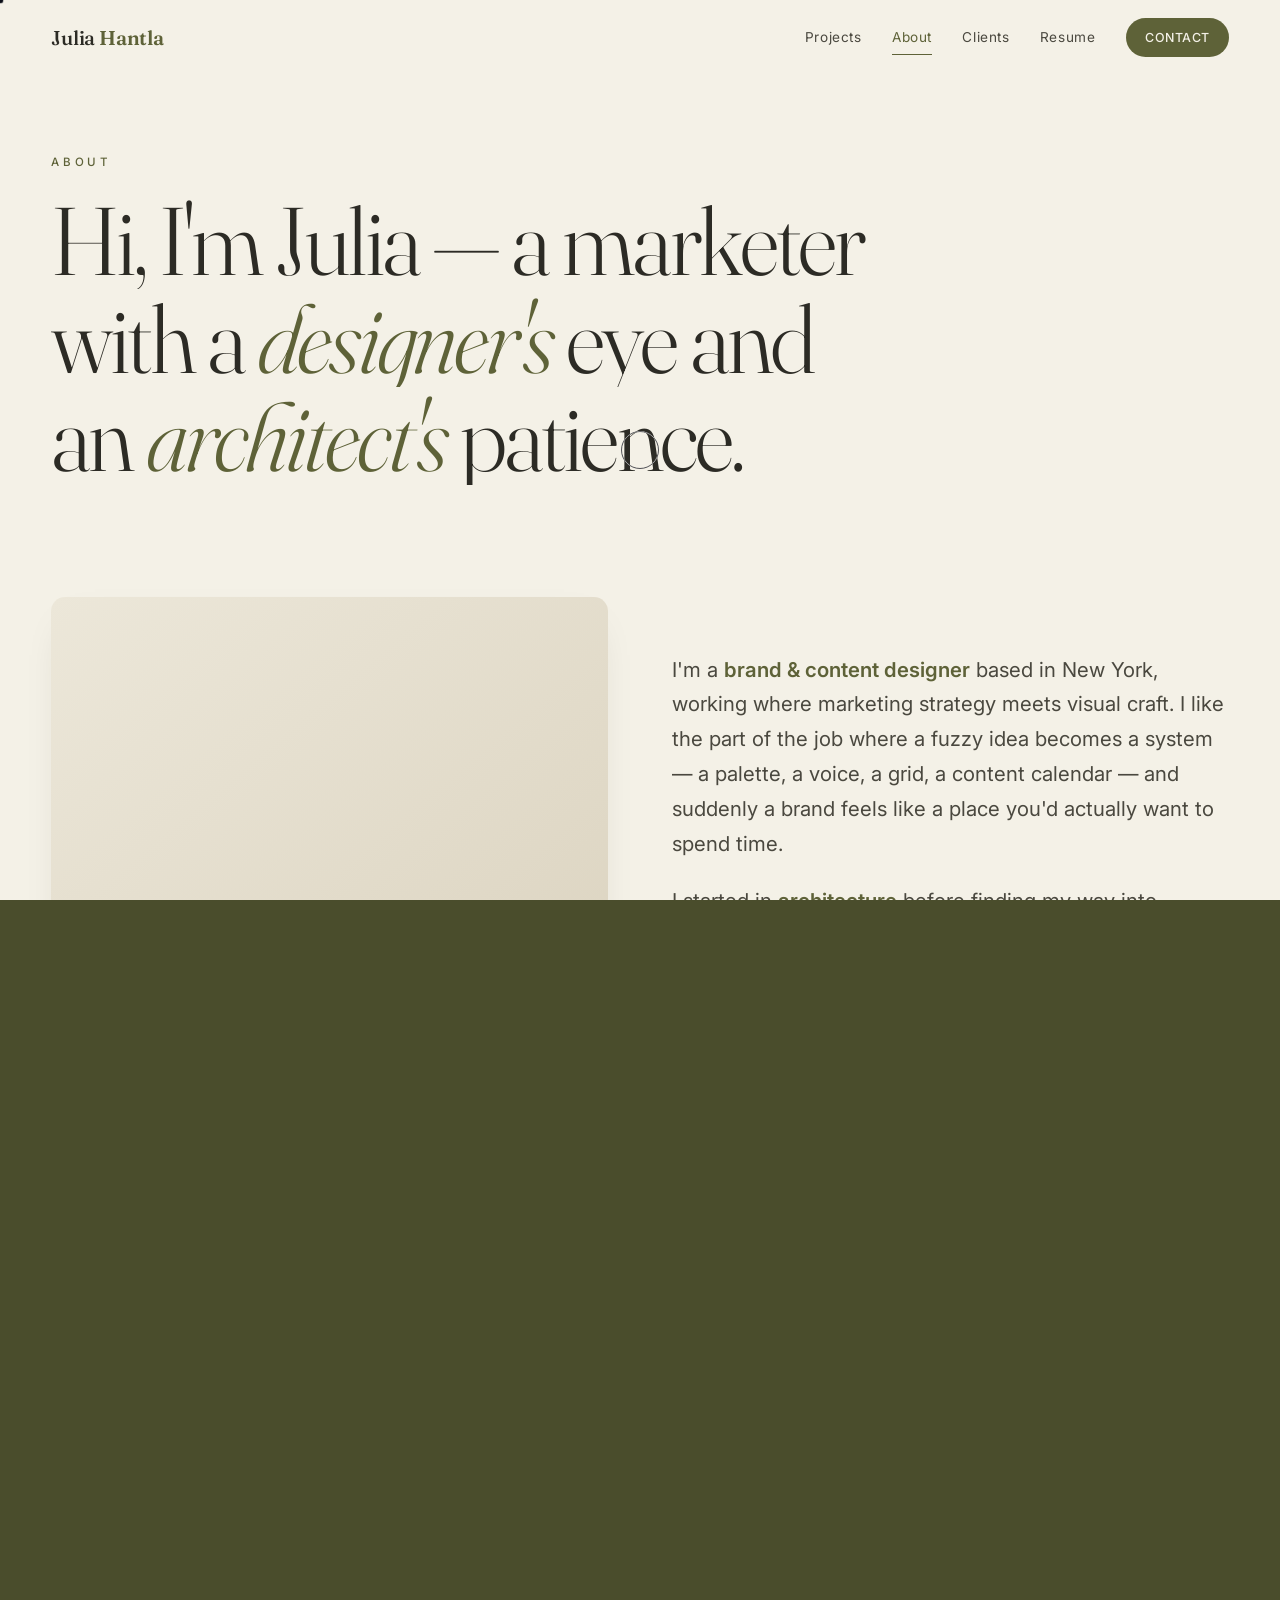
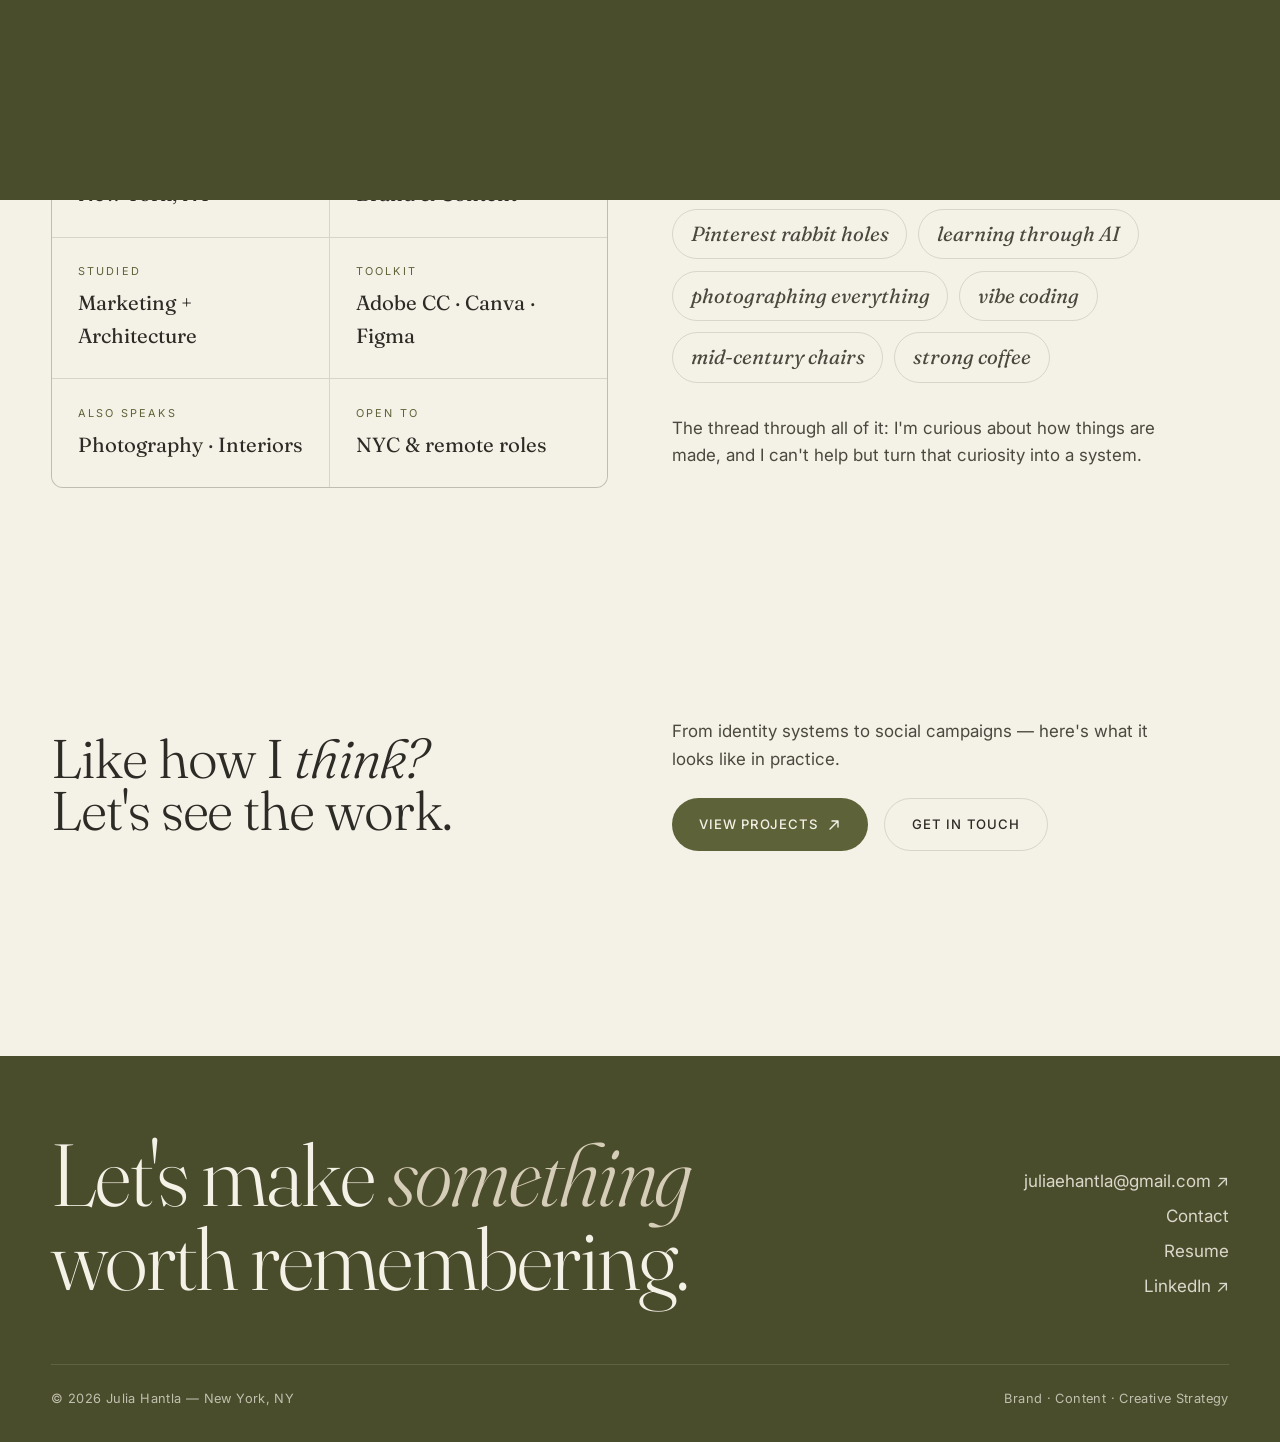
==== about.html @ 6186d7bb "Build Julia Hantla portfolio: editorial redesign Warm editorial portfolio (cream, olive, charcoal + " ====
<!DOCTYPE html>
<html lang="en">
<head>
<meta charset="UTF-8">
<meta name="viewport" content="width=device-width, initial-scale=1.0">
<title>About — Julia Hantla</title>
<meta name="description" content="Marketing strategist and brand & content designer with roots in architecture, a love of interiors, and an eye for culture.">
<link rel="preconnect" href="https://fonts.googleapis.com">
<link rel="preconnect" href="https://fonts.gstatic.com" crossorigin>
<link href="https://fonts.googleapis.com/css2?family=Fraunces:ital,opsz,wght@0,9..144,300..600;1,9..144,300..600&family=Inter:wght@400;500;600&display=swap" rel="stylesheet">
<link rel="stylesheet" href="assets/css/style.css">
</head>
<body>

<nav class="nav">
  <div class="nav__inner">
    <a href="index.html" class="nav__brand">Julia <b>Hantla</b></a>
    <div class="nav__links">
      <a href="index.html" class="nav__link">Projects</a>
      <a href="about.html" class="nav__link is-current">About</a>
      <a href="clients.html" class="nav__link">Clients</a>
      <a href="Julia_Hantla_Resume.pdf" class="nav__link" target="_blank" rel="noopener">Resume</a>
      <a href="contact.html" class="nav__link nav__cta btn" data-magnetic="0.3"><span>Contact</span></a>
    </div>
    <button class="nav__burger" aria-label="Menu"><span></span><span></span><span></span></button>
  </div>
</nav>
<div class="menu">
  <a href="index.html" class="menu__link">Projects</a>
  <a href="about.html" class="menu__link">About</a>
  <a href="clients.html" class="menu__link">Clients</a>
  <a href="Julia_Hantla_Resume.pdf" class="menu__link" target="_blank" rel="noopener">Resume</a>
  <a href="contact.html" class="menu__link">Contact</a>
  <div class="menu__meta"><span>New York, NY</span><span>juliaehantla@gmail.com</span></div>
</div>

<!-- ABOUT HERO -->
<header class="about-hero wrap">
  <p class="eyebrow line-mask"><span>About</span></p>
  <h1 style="margin-top:1.2rem">
    <span class="line-mask d1"><span>Hi, I'm Julia — a marketer</span></span>
    <span class="line-mask d2"><span>with a <em>designer's</em> eye and</span></span>
    <span class="line-mask d3"><span>an <em>architect's</em> patience.</span></span>
  </h1>
</header>

<section class="section wrap">
  <div class="split">
    <div class="about-portrait" data-reveal data-parallax="0.05">
      <div class="ph">
        <span class="serif">Portrait</span>
        placeholder
      </div>
    </div>
    <div class="about-story" data-reveal data-reveal-delay="1">
      <p>I'm a <strong>brand &amp; content designer</strong> based in New York, working where
        marketing strategy meets visual craft. I like the part of the job where a fuzzy idea
        becomes a system — a palette, a voice, a grid, a content calendar — and suddenly a brand
        feels like a place you'd actually want to spend time.</p>
      <p>I started in <strong>architecture</strong> before finding my way into marketing, and that
        training never really left. I think in structure and proportion, but I lead with culture,
        story, and taste. I've shaped <strong>brand identities</strong>, built
        <strong>social-first campaigns</strong>, art-directed <strong>photography</strong>, and
        sweated the details on everything from decks to merch.</p>
      <p>Somewhere in there I <strong>lived in Australia</strong>, fell hard for
        <strong>interiors</strong>, and developed a slightly unreasonable relationship with
        <strong>moodboards</strong>. I'm endlessly curious, genuinely collaborative, and at my best
        when there's a team, a deadline, and a brand worth caring about.</p>
    </div>
  </div>
</section>

<!-- MARQUEE -->
<div class="marquee" data-reveal>
  <div class="marquee__track">
    <span>Brand Identity <em class="dot">·</em> Content Design <em class="dot">·</em> Creative Strategy <em class="dot">·</em> Social Campaigns <em class="dot">·</em> Art Direction <em class="dot">·</em> Photography <em class="dot">·</em></span>
    <span>Brand Identity <em class="dot">·</em> Content Design <em class="dot">·</em> Creative Strategy <em class="dot">·</em> Social Campaigns <em class="dot">·</em> Art Direction <em class="dot">·</em> Photography <em class="dot">·</em></span>
  </div>
</div>

<!-- FACTS + CURRENTLY INTO -->
<section class="section wrap">
  <div class="split">
    <div data-reveal>
      <p class="kicker">A few facts</p>
      <div class="facts">
        <div class="fact"><div class="k">Based in</div><div class="v">New York, NY</div></div>
        <div class="fact"><div class="k">Focus</div><div class="v">Brand &amp; Content</div></div>
        <div class="fact"><div class="k">Studied</div><div class="v">Marketing + Architecture</div></div>
        <div class="fact"><div class="k">Toolkit</div><div class="v">Adobe CC · Canva · Figma</div></div>
        <div class="fact"><div class="k">Also speaks</div><div class="v">Photography · Interiors</div></div>
        <div class="fact"><div class="k">Open to</div><div class="v">NYC &amp; remote roles</div></div>
      </div>
    </div>
    <div data-reveal data-reveal-delay="1">
      <p class="kicker">Currently into</p>
      <ul class="into-list">
        <li>crocheting odd objects</li>
        <li>collecting interiors</li>
        <li>Pinterest rabbit holes</li>
        <li>learning through AI</li>
        <li>photographing everything</li>
        <li>vibe coding</li>
        <li>mid-century chairs</li>
        <li>strong coffee</li>
      </ul>
      <p style="margin-top:2rem" class="lede">The thread through all of it: I'm curious about how things are
        made, and I can't help but turn that curiosity into a system.</p>
    </div>
  </div>
</section>

<!-- CTA -->
<section class="section wrap" data-reveal>
  <div class="split" style="align-items:center">
    <h2 class="display" style="font-size:clamp(2rem,5vw,3.4rem)">Like how I <em>think?</em><br>Let's see the work.</h2>
    <div>
      <p class="lede">From identity systems to social campaigns — here's what it looks like in practice.</p>
      <div style="margin-top:1.6rem;display:flex;gap:1rem;flex-wrap:wrap">
        <a href="index.html" class="btn" data-magnetic="0.3"><span>View Projects</span>
          <svg width="14" height="14" viewBox="0 0 14 14" fill="none"><path d="M3 11L11 3M11 3H5M11 3V9" stroke="currentColor" stroke-width="1.4" stroke-linecap="round" stroke-linejoin="round"/></svg>
        </a>
        <a href="contact.html" class="btn btn--ghost" data-magnetic="0.3"><span>Get in touch</span></a>
      </div>
    </div>
  </div>
</section>

<footer class="footer">
  <div class="wrap">
    <div class="footer__top">
      <div class="footer__big">Let's make <em>something</em><br>worth remembering.</div>
      <div class="footer__links">
        <a href="mailto:juliaehantla@gmail.com">juliaehantla@gmail.com ↗</a>
        <a href="contact.html">Contact</a>
        <a href="Julia_Hantla_Resume.pdf" target="_blank" rel="noopener">Resume</a>
        <a href="#" target="_blank" rel="noopener">LinkedIn ↗</a>
      </div>
    </div>
    <div class="footer__bot">
      <span>© <span data-year></span> Julia Hantla — New York, NY</span>
      <span>Brand · Content · Creative Strategy</span>
    </div>
  </div>
</footer>

<script src="assets/js/main.js"></script>
</body>
</html>
---- assets/css/style.css ----
/* =========================================================================
   Julia Hantla — Portfolio
   Design system: warm editorial. Cream · olive · charcoal · sage · slate-blue
   ========================================================================= */

/* ----------------------------- Tokens ---------------------------------- */
:root {
  /* Surfaces */
  --cream:        #F4F1E7;
  --cream-deep:   #ECE7D9;
  --cream-card:   #F8F6EF;
  --paper:        #FBFAF4;

  /* Ink */
  --charcoal:     #2C2B25;
  --charcoal-soft:#4A483F;
  --muted:        #847E6C;

  /* Greens */
  --olive:        #5E6238;
  --olive-deep:   #4A4D2C;
  --sage:         #888B6B;
  --sage-soft:    #A7AA8C;

  /* Cool accent (the requested grey-blues) */
  --slate:        #6E8087;
  --slate-soft:   #97A6AB;

  /* Warm accent */
  --taupe:        #B3A88E;
  --taupe-soft:   #D6CDB8;

  /* Lines + utility */
  --line:         rgba(44,43,37,0.14);
  --line-soft:    rgba(44,43,37,0.08);
  --shadow:       0 24px 60px -28px rgba(44,43,37,0.30);
  --shadow-soft:  0 14px 40px -24px rgba(44,43,37,0.25);

  /* Type */
  --serif: "Fraunces", "Times New Roman", serif;
  --sans:  "Inter", -apple-system, BlinkMacSystemFont, "Segoe UI", sans-serif;

  /* Motion */
  --ease:      cubic-bezier(0.22, 1, 0.36, 1);
  --ease-out:  cubic-bezier(0.16, 1, 0.3, 1);
  --dur:       0.6s;

  /* Layout */
  --gutter: clamp(1.25rem, 4vw, 4.5rem);
  --maxw:   1320px;
  --nav-h:  76px;
}

/* ----------------------------- Reset ----------------------------------- */
*, *::before, *::after { box-sizing: border-box; margin: 0; padding: 0; }

html { -webkit-text-size-adjust: 100%; scroll-behavior: smooth; }
@media (prefers-reduced-motion: reduce) { html { scroll-behavior: auto; } }

body {
  font-family: var(--sans);
  background: var(--cream);
  color: var(--charcoal);
  line-height: 1.6;
  font-size: 17px;
  -webkit-font-smoothing: antialiased;
  text-rendering: optimizeLegibility;
  overflow-x: hidden;
}

img, video { max-width: 100%; display: block; }
a { color: inherit; text-decoration: none; }
button { font: inherit; color: inherit; background: none; border: none; cursor: pointer; }
ul { list-style: none; }

::selection { background: var(--olive); color: var(--cream); }

/* ----------------------------- Type scale ------------------------------ */
h1, h2, h3, h4 { font-weight: 600; line-height: 1.04; letter-spacing: -0.01em; }

.display {
  font-family: var(--serif);
  font-weight: 300;
  font-optical-sizing: auto;
  letter-spacing: -0.02em;
  line-height: 0.96;
}

.eyebrow {
  font-family: var(--sans);
  text-transform: uppercase;
  letter-spacing: 0.32em;
  font-size: 0.72rem;
  font-weight: 500;
  color: var(--olive);
}

.serif { font-family: var(--serif); }
.italic { font-style: italic; }

/* ----------------------------- Layout ---------------------------------- */
.wrap { width: 100%; max-width: var(--maxw); margin-inline: auto; padding-inline: var(--gutter); }
.section { padding-block: clamp(4.5rem, 9vw, 9rem); }
.lede { max-width: 46ch; color: var(--charcoal-soft); font-size: 1.06rem; }

/* ----------------------------- Buttons --------------------------------- */
.btn {
  --bg: var(--olive); --fg: var(--cream);
  position: relative; display: inline-flex; align-items: center; gap: 0.6rem;
  padding: 0.95rem 1.7rem; border-radius: 100px;
  background: var(--bg); color: var(--fg);
  font-size: 0.82rem; font-weight: 500; letter-spacing: 0.06em; text-transform: uppercase;
  overflow: hidden; will-change: transform;
  transition: transform 0.4s var(--ease), box-shadow 0.4s var(--ease);
}
.btn::after {
  content: ""; position: absolute; inset: 0; background: var(--charcoal);
  transform: scaleX(0); transform-origin: right; border-radius: inherit;
  transition: transform 0.5s var(--ease);
}
.btn:hover { box-shadow: var(--shadow-soft); }
.btn:hover::after { transform: scaleX(1); transform-origin: left; }
.btn span, .btn svg { position: relative; z-index: 1; }
.btn svg { transition: transform 0.4s var(--ease); }
.btn:hover svg { transform: translate(3px, -3px); }

.btn--ghost { --bg: transparent; --fg: var(--charcoal); border: 1px solid var(--line); }
.btn--ghost:hover { --fg: var(--cream); }

.link-arrow {
  display: inline-flex; align-items: center; gap: 0.4rem;
  font-family: var(--serif); font-style: italic; font-size: 1.15rem; color: var(--olive);
}
.link-arrow svg { transition: transform 0.4s var(--ease); }
.link-arrow:hover svg { transform: translate(4px, -4px); }

/* ----------------------------- Cursor ---------------------------------- */
.cursor-dot, .cursor-ring {
  position: fixed; top: 0; left: 0; z-index: 9999; pointer-events: none;
  border-radius: 50%; mix-blend-mode: difference; will-change: transform;
}
.cursor-dot  { width: 7px; height: 7px; background: #fff; transform: translate(-50%, -50%); }
.cursor-ring {
  width: 38px; height: 38px; border: 1px solid rgba(255,255,255,0.7);
  transform: translate(-50%, -50%);
  transition: width 0.3s var(--ease), height 0.3s var(--ease), background 0.3s var(--ease), opacity 0.3s;
}
.cursor-ring.is-active { width: 64px; height: 64px; background: rgba(255,255,255,0.12); }
.cursor-ring.is-hidden { opacity: 0; }
body.has-cursor { cursor: none; }
body.has-cursor a, body.has-cursor button { cursor: none; }
@media (hover: none), (pointer: coarse) { .cursor-dot, .cursor-ring { display: none !important; } }

/* ----------------------------- Nav ------------------------------------- */
.nav {
  position: fixed; top: 0; left: 0; right: 0; z-index: 200; height: var(--nav-h);
  display: flex; align-items: center;
  transition: background 0.5s var(--ease), backdrop-filter 0.5s var(--ease), box-shadow 0.5s var(--ease), transform 0.5s var(--ease);
}
.nav.is-scrolled {
  background: rgba(244,241,231,0.82);
  backdrop-filter: blur(14px) saturate(1.1);
  -webkit-backdrop-filter: blur(14px) saturate(1.1);
  box-shadow: 0 1px 0 var(--line-soft);
}
.nav.is-hidden { transform: translateY(-100%); }
.nav__inner { width: 100%; max-width: var(--maxw); margin-inline: auto; padding-inline: var(--gutter);
  display: flex; align-items: center; justify-content: space-between; }
.nav__brand { font-family: var(--serif); font-size: 1.25rem; font-weight: 500; letter-spacing: -0.01em; }
.nav__brand b { color: var(--olive); font-weight: 600; }
.nav__links { display: flex; align-items: center; gap: clamp(1rem, 2.4vw, 2.4rem); }
.nav__link {
  position: relative; font-size: 0.85rem; letter-spacing: 0.04em; padding-block: 0.4rem;
  color: var(--charcoal-soft); transition: color 0.3s var(--ease);
}
.nav__link::after {
  content: ""; position: absolute; left: 0; bottom: 0; width: 100%; height: 1px;
  background: var(--olive); transform: scaleX(0); transform-origin: right;
  transition: transform 0.4s var(--ease);
}
.nav__link:hover, .nav__link.is-current { color: var(--olive); }
.nav__link:hover::after, .nav__link.is-current::after { transform: scaleX(1); transform-origin: left; }
.nav__cta { padding: 0.6rem 1.2rem; font-size: 0.78rem; }
.nav__cta.btn, .nav__cta.btn span { color: var(--cream); }
.nav__cta.btn::after { background: var(--charcoal); }

.nav__burger { display: none; width: 30px; height: 18px; position: relative; }
.nav__burger span { position: absolute; left: 0; width: 100%; height: 1.5px; background: var(--charcoal); transition: transform 0.4s var(--ease), opacity 0.3s; }
.nav__burger span:nth-child(1) { top: 0; }
.nav__burger span:nth-child(2) { top: 50%; transform: translateY(-50%); }
.nav__burger span:nth-child(3) { bottom: 0; }
body.menu-open .nav__burger span:nth-child(1) { top: 50%; transform: translateY(-50%) rotate(45deg); }
body.menu-open .nav__burger span:nth-child(2) { opacity: 0; }
body.menu-open .nav__burger span:nth-child(3) { bottom: 50%; transform: translateY(50%) rotate(-45deg); }

/* Mobile menu overlay */
.menu {
  position: fixed; inset: 0; z-index: 150; background: var(--cream-deep);
  display: flex; flex-direction: column; justify-content: center; padding: var(--gutter);
  clip-path: inset(0 0 100% 0); transition: clip-path 0.7s var(--ease); pointer-events: none;
}
body.menu-open .menu { clip-path: inset(0 0 0% 0); pointer-events: auto; }
.menu__link {
  font-family: var(--serif); font-size: clamp(2.4rem, 11vw, 4rem); font-weight: 300; font-style: italic;
  padding-block: 0.4rem; color: var(--charcoal); opacity: 0; transform: translateY(18px);
  transition: opacity 0.5s var(--ease), transform 0.5s var(--ease), color 0.3s;
}
.menu__link:hover { color: var(--olive); }
body.menu-open .menu__link { opacity: 1; transform: none; }
body.menu-open .menu__link:nth-child(1) { transition-delay: 0.12s; }
body.menu-open .menu__link:nth-child(2) { transition-delay: 0.18s; }
body.menu-open .menu__link:nth-child(3) { transition-delay: 0.24s; }
body.menu-open .menu__link:nth-child(4) { transition-delay: 0.30s; }
body.menu-open .menu__link:nth-child(5) { transition-delay: 0.36s; }
body.menu-open .menu__link:nth-child(6) { transition-delay: 0.42s; }
.menu__meta { margin-top: 2.5rem; display: flex; gap: 1.5rem; flex-wrap: wrap; color: var(--muted); font-size: 0.85rem; opacity: 0; transition: opacity 0.5s 0.5s var(--ease); }
body.menu-open .menu__meta { opacity: 1; }

/* ----------------------------- Page transition ------------------------- */
.page-veil {
  position: fixed; inset: 0; z-index: 9000; background: var(--olive-deep);
  transform: translateY(100%); pointer-events: none;
}
.page-veil.is-in  { animation: veilIn 0.55s var(--ease) forwards; }
.page-veil.is-out { animation: veilOut 0.6s var(--ease) forwards; }
@keyframes veilIn  { from { transform: translateY(100%); } to { transform: translateY(0); } }
@keyframes veilOut { from { transform: translateY(0); } to { transform: translateY(-100%); } }

/* ----------------------------- Reveals --------------------------------- */
[data-reveal] { opacity: 0; transform: translateY(28px); transition: opacity 0.9s var(--ease-out), transform 0.9s var(--ease-out); }
[data-reveal].is-in { opacity: 1; transform: none; }
[data-reveal-delay="1"] { transition-delay: 0.08s; }
[data-reveal-delay="2"] { transition-delay: 0.16s; }
[data-reveal-delay="3"] { transition-delay: 0.24s; }
[data-reveal-delay="4"] { transition-delay: 0.32s; }

.line-mask { display: block; overflow: hidden; padding-block: 0.02em; }
.line-mask > span { display: block; transform: translateY(110%); transition: transform 1s var(--ease-out); }
.line-mask.is-in > span { transform: none; }
.line-mask.d1 > span { transition-delay: 0.08s; }
.line-mask.d2 > span { transition-delay: 0.18s; }
.line-mask.d3 > span { transition-delay: 0.28s; }
.line-mask.d4 > span { transition-delay: 0.38s; }

@media (prefers-reduced-motion: reduce) {
  [data-reveal], .line-mask > span { opacity: 1 !important; transform: none !important; }
}

/* =========================================================================
   HERO
   ========================================================================= */
.hero { position: relative; min-height: 100svh; display: flex; align-items: center; padding-top: var(--nav-h); }
.hero__inner { width: 100%; }
.hero__eyebrow { margin-bottom: clamp(1.2rem, 3vw, 2rem); }
.hero__title { font-family: var(--serif); font-weight: 300; font-size: clamp(3.6rem, 13vw, 11rem);
  line-height: 0.9; letter-spacing: -0.035em; color: var(--olive); }
.hero__title em { font-style: italic; color: var(--charcoal); font-weight: 300; }
.hero__sub { margin-top: clamp(1.5rem, 3.5vw, 2.6rem); max-width: 40ch; font-size: clamp(1rem, 1.5vw, 1.2rem); color: var(--charcoal-soft); }
.hero__cta { margin-top: clamp(1.8rem, 3.5vw, 2.6rem); display: flex; gap: 1rem; align-items: center; flex-wrap: wrap; }
.hero__scroll { position: absolute; bottom: 2rem; left: var(--gutter); display: flex; align-items: center; gap: 0.7rem;
  font-size: 0.72rem; letter-spacing: 0.2em; text-transform: uppercase; color: var(--muted); }
.hero__scroll .ln { width: 46px; height: 1px; background: var(--muted); position: relative; overflow: hidden; }
.hero__scroll .ln::after { content: ""; position: absolute; inset: 0; background: var(--olive); animation: scrollLn 2.4s var(--ease) infinite; }
@keyframes scrollLn { 0% { transform: translateX(-100%);} 50%{transform: translateX(0);} 100%{transform: translateX(100%);} }

/* tiny floating tags around hero */
.hero__tags { position: absolute; inset: 0; pointer-events: none; }

/* =========================================================================
   PROJECT GRID (home)
   ========================================================================= */
.grid-head { display: flex; justify-content: space-between; align-items: flex-end; gap: 2rem; flex-wrap: wrap; margin-bottom: clamp(2rem, 4vw, 3.5rem); }
.grid-head h2 { font-family: var(--serif); font-weight: 300; font-size: clamp(2rem, 5vw, 3.4rem); letter-spacing: -0.02em; }
.grid-head p { max-width: 30ch; color: var(--muted); font-size: 0.95rem; }

.tile-grid {
  display: grid;
  grid-template-columns: repeat(12, 1fr);
  gap: clamp(0.9rem, 1.6vw, 1.4rem);
  grid-auto-flow: dense;
}

.tile {
  position: relative; border-radius: 14px; overflow: hidden;
  background: var(--cream-card); border: 1px solid var(--line-soft);
  will-change: transform; touch-action: none;
}
.tile.is-dragging { z-index: 50; box-shadow: var(--shadow); cursor: grabbing; }
.tile.is-ghost { opacity: 0.35; }

/* project tile sizes */
.tile--project { grid-column: span 6; aspect-ratio: 4 / 3.1; cursor: pointer; }
.tile--project.tile--tall { grid-column: span 6; aspect-ratio: 3 / 3.6; }
.tile--project .tile__media { position: absolute; inset: 0; }
.tile--project .tile__media img,
.tile--project .tile__media video { width: 100%; height: 100%; object-fit: cover; transition: transform 1.1s var(--ease); will-change: transform; }
.tile--project:hover .tile__media img,
.tile--project:hover .tile__media video { transform: scale(1.06); }
.tile__media::after { content: ""; position: absolute; inset: 0; background: linear-gradient(to top, rgba(40,40,33,0.62) 0%, rgba(40,40,33,0.05) 45%, transparent 70%); transition: opacity 0.5s; }

.tile__body { position: absolute; left: 0; right: 0; bottom: 0; padding: clamp(1.1rem, 2vw, 1.6rem); color: var(--cream); z-index: 2; }
.tile__index { font-size: 0.7rem; letter-spacing: 0.25em; opacity: 0.85; }
.tile__title { font-family: var(--serif); font-weight: 300; font-size: clamp(1.4rem, 2.6vw, 2.1rem); line-height: 1.05; margin-top: 0.3rem; }
.tile__tag { display: inline-block; margin-top: 0.5rem; font-size: 0.74rem; letter-spacing: 0.08em; text-transform: uppercase; opacity: 0.9; }
.tile__open { position: absolute; top: clamp(1rem,2vw,1.4rem); right: clamp(1rem,2vw,1.4rem); z-index: 2;
  width: 42px; height: 42px; border-radius: 50%; background: rgba(248,246,239,0.16); backdrop-filter: blur(6px);
  display: grid; place-items: center; color: var(--cream); transform: scale(0.8); opacity: 0; transition: transform 0.5s var(--ease), opacity 0.5s var(--ease); }
.tile--project:hover .tile__open { transform: scale(1); opacity: 1; }

/* personality tiles */
.tile--note { grid-column: span 3; aspect-ratio: 1 / 1; display: flex; align-items: center;
  padding: clamp(1.1rem, 1.8vw, 1.6rem); cursor: grab; }
.tile--note .note__inner { width: 100%; }
.tile--note .note__k { font-size: 0.66rem; letter-spacing: 0.22em; text-transform: uppercase; color: var(--olive); margin-bottom: 0.6rem; }
.tile--note .note__t { font-family: var(--serif); font-style: italic; font-weight: 300; font-size: clamp(1rem, 1.5vw, 1.3rem); line-height: 1.2; color: var(--charcoal); }
.tile--note.note--olive { background: var(--olive); }
.tile--note.note--olive .note__k { color: var(--taupe-soft); }
.tile--note.note--olive .note__t { color: var(--cream); }
.tile--note.note--slate { background: var(--slate); }
.tile--note.note--slate .note__k { color: rgba(255,255,255,0.7); }
.tile--note.note--slate .note__t { color: var(--cream); }
.tile--note.note--taupe { background: var(--taupe-soft); }
.tile--note.note--sage  { background: var(--sage-soft); }
.tile--note .note__emoji { font-style: normal; font-size: 1.4rem; display: block; margin-bottom: 0.5rem; }

.tile-hint { margin-top: 1.5rem; font-size: 0.78rem; color: var(--muted); display: flex; align-items: center; gap: 0.5rem; letter-spacing: 0.04em; }
.tile-hint svg { opacity: 0.6; }

/* =========================================================================
   GENERIC editorial blocks
   ========================================================================= */
.split { display: grid; grid-template-columns: 1fr 1fr; gap: clamp(2rem, 5vw, 5rem); align-items: center; }
.split--reverse > :first-child { order: 2; }
.media-frame { position: relative; border-radius: 14px; overflow: hidden; background: var(--cream-deep); box-shadow: var(--shadow-soft); }
.media-frame img, .media-frame video { width: 100%; height: 100%; object-fit: cover; }
.media-frame--ar { aspect-ratio: 4 / 5; }
.media-frame--ar-wide { aspect-ratio: 16 / 10; }

.kicker { font-family: var(--serif); font-style: italic; color: var(--sage); font-size: 1.1rem; margin-bottom: 0.8rem; }

/* =========================================================================
   ABOUT
   ========================================================================= */
.about-hero { padding-top: calc(var(--nav-h) + clamp(2rem,6vw,5rem)); }
.about-hero h1 { font-family: var(--serif); font-weight: 300; font-size: clamp(2.6rem, 8vw, 6rem); letter-spacing: -0.03em; line-height: 0.98; }
.about-hero h1 em { font-style: italic; color: var(--olive); }
.about-story p { font-size: clamp(1.05rem, 1.6vw, 1.35rem); line-height: 1.7; color: var(--charcoal-soft); max-width: 60ch; }
.about-story p + p { margin-top: 1.4rem; }
.about-story strong { color: var(--olive); font-weight: 600; }

.about-portrait { position: relative; aspect-ratio: 3/4; border-radius: 14px; overflow: hidden;
  background: linear-gradient(140deg, var(--cream-deep), var(--taupe-soft)); box-shadow: var(--shadow-soft);
  display: grid; place-items: center; }
.about-portrait .ph { text-align: center; color: var(--muted); }
.about-portrait .ph .serif { font-size: 1.4rem; font-style: italic; color: var(--sage); display: block; }

.facts { display: grid; grid-template-columns: repeat(2, 1fr); gap: 1px; background: var(--line); border: 1px solid var(--line); border-radius: 12px; overflow: hidden; }
.facts .fact { background: var(--cream); padding: clamp(1.2rem, 2vw, 1.8rem); }
.facts .fact .k { font-size: 0.68rem; letter-spacing: 0.2em; text-transform: uppercase; color: var(--olive); }
.facts .fact .v { font-family: var(--serif); font-size: clamp(1.1rem, 1.6vw, 1.4rem); margin-top: 0.4rem; }

.into-list { display: flex; flex-wrap: wrap; gap: 0.7rem; }
.into-list li { font-family: var(--serif); font-style: italic; font-size: clamp(1rem,1.6vw,1.3rem);
  padding: 0.5rem 1.1rem; border: 1px solid var(--line); border-radius: 100px; color: var(--charcoal-soft);
  transition: background 0.4s var(--ease), color 0.4s var(--ease), transform 0.4s var(--ease); }
.into-list li:hover { background: var(--olive); color: var(--cream); transform: translateY(-3px); }

/* marquee */
.marquee { overflow: hidden; white-space: nowrap; border-block: 1px solid var(--line); padding-block: clamp(1rem,2vw,1.6rem); }
.marquee__track { display: inline-flex; gap: 2.5rem; animation: marquee 28s linear infinite; }
.marquee:hover .marquee__track { animation-play-state: paused; }
.marquee span { font-family: var(--serif); font-style: italic; font-weight: 300; font-size: clamp(1.4rem, 3vw, 2.4rem); color: var(--charcoal); }
.marquee .dot { color: var(--olive); font-style: normal; }
@keyframes marquee { to { transform: translateX(-50%); } }
@media (prefers-reduced-motion: reduce) { .marquee__track { animation: none; } }

/* =========================================================================
   CLIENTS
   ========================================================================= */
.client-grid { display: grid; grid-template-columns: repeat(auto-fill, minmax(180px, 1fr)); gap: 1px; background: var(--line); border: 1px solid var(--line); border-radius: 14px; overflow: hidden; }
.client { background: var(--cream); aspect-ratio: 16/9; display: grid; place-items: center; padding: 1.5rem;
  transition: background 0.5s var(--ease); position: relative; }
.client:hover { background: var(--cream-card); }
.client__name { font-family: var(--serif); font-weight: 400; font-size: clamp(1.1rem, 1.6vw, 1.45rem); color: var(--charcoal-soft);
  transition: color 0.4s var(--ease), transform 0.4s var(--ease); text-align: center; }
.client:hover .client__name { color: var(--olive); transform: scale(1.04); }
.client__cat { position: absolute; top: 0.8rem; left: 0.9rem; font-size: 0.6rem; letter-spacing: 0.18em; text-transform: uppercase; color: var(--muted); opacity: 0; transition: opacity 0.4s; }
.client:hover .client__cat { opacity: 1; }

/* =========================================================================
   PROJECT DETAIL PAGES
   ========================================================================= */
.proj-hero { padding-top: calc(var(--nav-h) + clamp(2rem,5vw,4rem)); }
.proj-hero__meta { display: flex; gap: 0.8rem; align-items: center; color: var(--olive); font-size: 0.8rem; letter-spacing: 0.18em; text-transform: uppercase; }
.proj-hero h1 { font-family: var(--serif); font-weight: 300; font-size: clamp(2.6rem, 9vw, 7rem); letter-spacing: -0.03em; line-height: 0.94; margin-top: 1rem; }
.proj-hero__sub { margin-top: 1.4rem; max-width: 52ch; font-size: clamp(1.05rem,1.6vw,1.3rem); color: var(--charcoal-soft); }

.proj-cover { margin-top: clamp(2rem,5vw,4rem); border-radius: 16px; overflow: hidden; aspect-ratio: 16/9; box-shadow: var(--shadow); background: var(--cream-deep); }
.proj-cover img, .proj-cover video { width: 100%; height: 100%; object-fit: cover; }

.meta-row { display: grid; grid-template-columns: repeat(4, 1fr); gap: 1px; background: var(--line); border-block: 1px solid var(--line); }
.meta-row .m { background: var(--cream); padding: clamp(1.2rem,2.5vw,2rem) 0; padding-inline: clamp(0.5rem,1.5vw,1.2rem); }
.meta-row .m .k { font-size: 0.66rem; letter-spacing: 0.2em; text-transform: uppercase; color: var(--olive); }
.meta-row .m .v { font-family: var(--serif); font-size: clamp(1rem,1.4vw,1.25rem); margin-top: 0.5rem; line-height: 1.3; }

.block { display: grid; grid-template-columns: 0.8fr 1.2fr; gap: clamp(2rem,5vw,5rem); }
.block__label { font-family: var(--serif); font-style: italic; font-size: clamp(1.6rem,3vw,2.4rem); color: var(--olive); font-weight: 300; }
.block__body p { font-size: 1.08rem; line-height: 1.75; color: var(--charcoal-soft); }
.block__body p + p { margin-top: 1.1rem; }

.steps { display: grid; gap: 1px; background: var(--line); border: 1px solid var(--line); border-radius: 12px; overflow: hidden; }
.step { background: var(--cream); padding: clamp(1.4rem,2.5vw,2rem); display: grid; grid-template-columns: auto 1fr; gap: 1.5rem; align-items: start; }
.step__n { font-family: var(--serif); font-size: 1.6rem; color: var(--sage); line-height: 1; }
.step__t { font-weight: 600; margin-bottom: 0.3rem; }
.step__d { color: var(--charcoal-soft); font-size: 0.98rem; }

.metrics { display: grid; grid-template-columns: repeat(3, 1fr); gap: clamp(1rem,2.5vw,2.5rem); }
.metric .n { font-family: var(--serif); font-weight: 300; font-size: clamp(2.8rem, 6vw, 5rem); color: var(--olive); line-height: 1; letter-spacing: -0.02em; }
.metric .l { margin-top: 0.6rem; color: var(--charcoal-soft); font-size: 0.95rem; max-width: 22ch; }

.quote { text-align: center; max-width: 24ch; margin-inline: auto; }
.quote p { font-family: var(--serif); font-weight: 300; font-style: italic; font-size: clamp(1.6rem, 4vw, 3rem); line-height: 1.25; letter-spacing: -0.01em; }
.quote .cite { display: block; margin-top: 1.5rem; font-family: var(--sans); font-style: normal; font-size: 0.8rem; letter-spacing: 0.2em; text-transform: uppercase; color: var(--muted); }

.gallery { columns: 2; column-gap: clamp(0.9rem,1.6vw,1.4rem); }
.gallery .g { break-inside: avoid; margin-bottom: clamp(0.9rem,1.6vw,1.4rem); border-radius: 12px; overflow: hidden; background: var(--cream-deep); box-shadow: var(--shadow-soft); }
.gallery .g img, .gallery .g video { width: 100%; }

.next-proj { display: block; position: relative; padding-block: clamp(3rem,7vw,6rem); border-top: 1px solid var(--line); overflow: hidden; }
.next-proj .k { font-size: 0.72rem; letter-spacing: 0.22em; text-transform: uppercase; color: var(--muted); }
.next-proj .t { font-family: var(--serif); font-weight: 300; font-size: clamp(2.4rem, 8vw, 6rem); letter-spacing: -0.02em; color: var(--charcoal); transition: color 0.4s var(--ease), transform 0.6s var(--ease); margin-top: 0.6rem; display: inline-flex; align-items: center; gap: 1rem; }
.next-proj:hover .t { color: var(--olive); transform: translateX(1.5rem); }
.next-proj .t svg { transition: transform 0.5s var(--ease); }
.next-proj:hover .t svg { transform: translate(8px,-8px); }

/* =========================================================================
   CONTACT
   ========================================================================= */
.contact-hero { min-height: 100svh; display: flex; align-items: center; padding-top: var(--nav-h); }
.contact-hero h1 { font-family: var(--serif); font-weight: 300; font-size: clamp(3rem, 11vw, 9rem); line-height: 0.92; letter-spacing: -0.03em; }
.contact-hero h1 em { font-style: italic; color: var(--olive); }
.contact-note { max-width: 44ch; margin-top: 1.6rem; font-size: clamp(1.05rem,1.6vw,1.3rem); color: var(--charcoal-soft); }
.contact-links { margin-top: clamp(2rem,4vw,3rem); display: grid; gap: 1px; background: var(--line); border-block: 1px solid var(--line); }
.contact-link { background: var(--cream); display: flex; justify-content: space-between; align-items: center; gap: 1rem;
  padding: clamp(1.2rem,2.5vw,1.8rem) 0; transition: padding 0.4s var(--ease), background 0.4s var(--ease); }
.contact-link:hover { padding-inline: 1.2rem; background: var(--cream-card); }
.contact-link .l { font-family: var(--serif); font-size: clamp(1.4rem, 3vw, 2.4rem); font-weight: 300; }
.contact-link .r { display: inline-flex; align-items: center; gap: 0.6rem; color: var(--olive); font-size: 0.85rem; letter-spacing: 0.05em; }
.contact-link:hover .r svg { transform: translate(4px,-4px); }
.contact-link .r svg { transition: transform 0.4s var(--ease); }

/* =========================================================================
   FOOTER
   ========================================================================= */
.footer { background: var(--olive-deep); color: var(--cream); padding-block: clamp(3rem,6vw,5rem) 2rem; margin-top: clamp(3rem,7vw,7rem); }
.footer a { color: var(--cream); }
.footer__top { display: flex; justify-content: space-between; gap: 2rem; flex-wrap: wrap; align-items: flex-end; }
.footer__big { font-family: var(--serif); font-weight: 300; font-size: clamp(2.4rem, 7vw, 5.5rem); line-height: 0.95; letter-spacing: -0.02em; }
.footer__big em { font-style: italic; color: var(--taupe-soft); }
.footer__links { display: flex; flex-direction: column; gap: 0.5rem; text-align: right; }
.footer__links a { opacity: 0.85; transition: opacity 0.3s, transform 0.3s var(--ease); display: inline-flex; gap: 0.4rem; justify-content: flex-end; }
.footer__links a:hover { opacity: 1; transform: translateX(-4px); }
.footer__bot { margin-top: clamp(2.5rem,5vw,4rem); padding-top: 1.5rem; border-top: 1px solid rgba(244,241,231,0.18);
  display: flex; justify-content: space-between; gap: 1rem; flex-wrap: wrap; font-size: 0.8rem; opacity: 0.7; letter-spacing: 0.03em; }

/* =========================================================================
   RESPONSIVE
   ========================================================================= */
@media (max-width: 980px) {
  .split, .block { grid-template-columns: 1fr; }
  .split--reverse > :first-child { order: 0; }
  .meta-row { grid-template-columns: repeat(2, 1fr); }
  .tile--project, .tile--project.tile--tall { grid-column: span 6; aspect-ratio: 4/3.2; }
  .tile--note { grid-column: span 6; aspect-ratio: 2/1; }
  .metrics { grid-template-columns: 1fr; gap: 2rem; }
  .gallery { columns: 1; }
}

@media (max-width: 720px) {
  body { font-size: 16px; }
  .nav__links { display: none; }
  .nav__burger { display: block; }
  .tile-grid { grid-template-columns: repeat(6, 1fr); }
  .tile--project, .tile--project.tile--tall { grid-column: span 6; aspect-ratio: 4/3.4; }
  .tile--note { grid-column: span 3; aspect-ratio: 1/1; }
  .tile-hint { display: none; }
  .facts { grid-template-columns: 1fr 1fr; }
  .footer__links { text-align: left; }
  .footer__links a { justify-content: flex-start; }
}
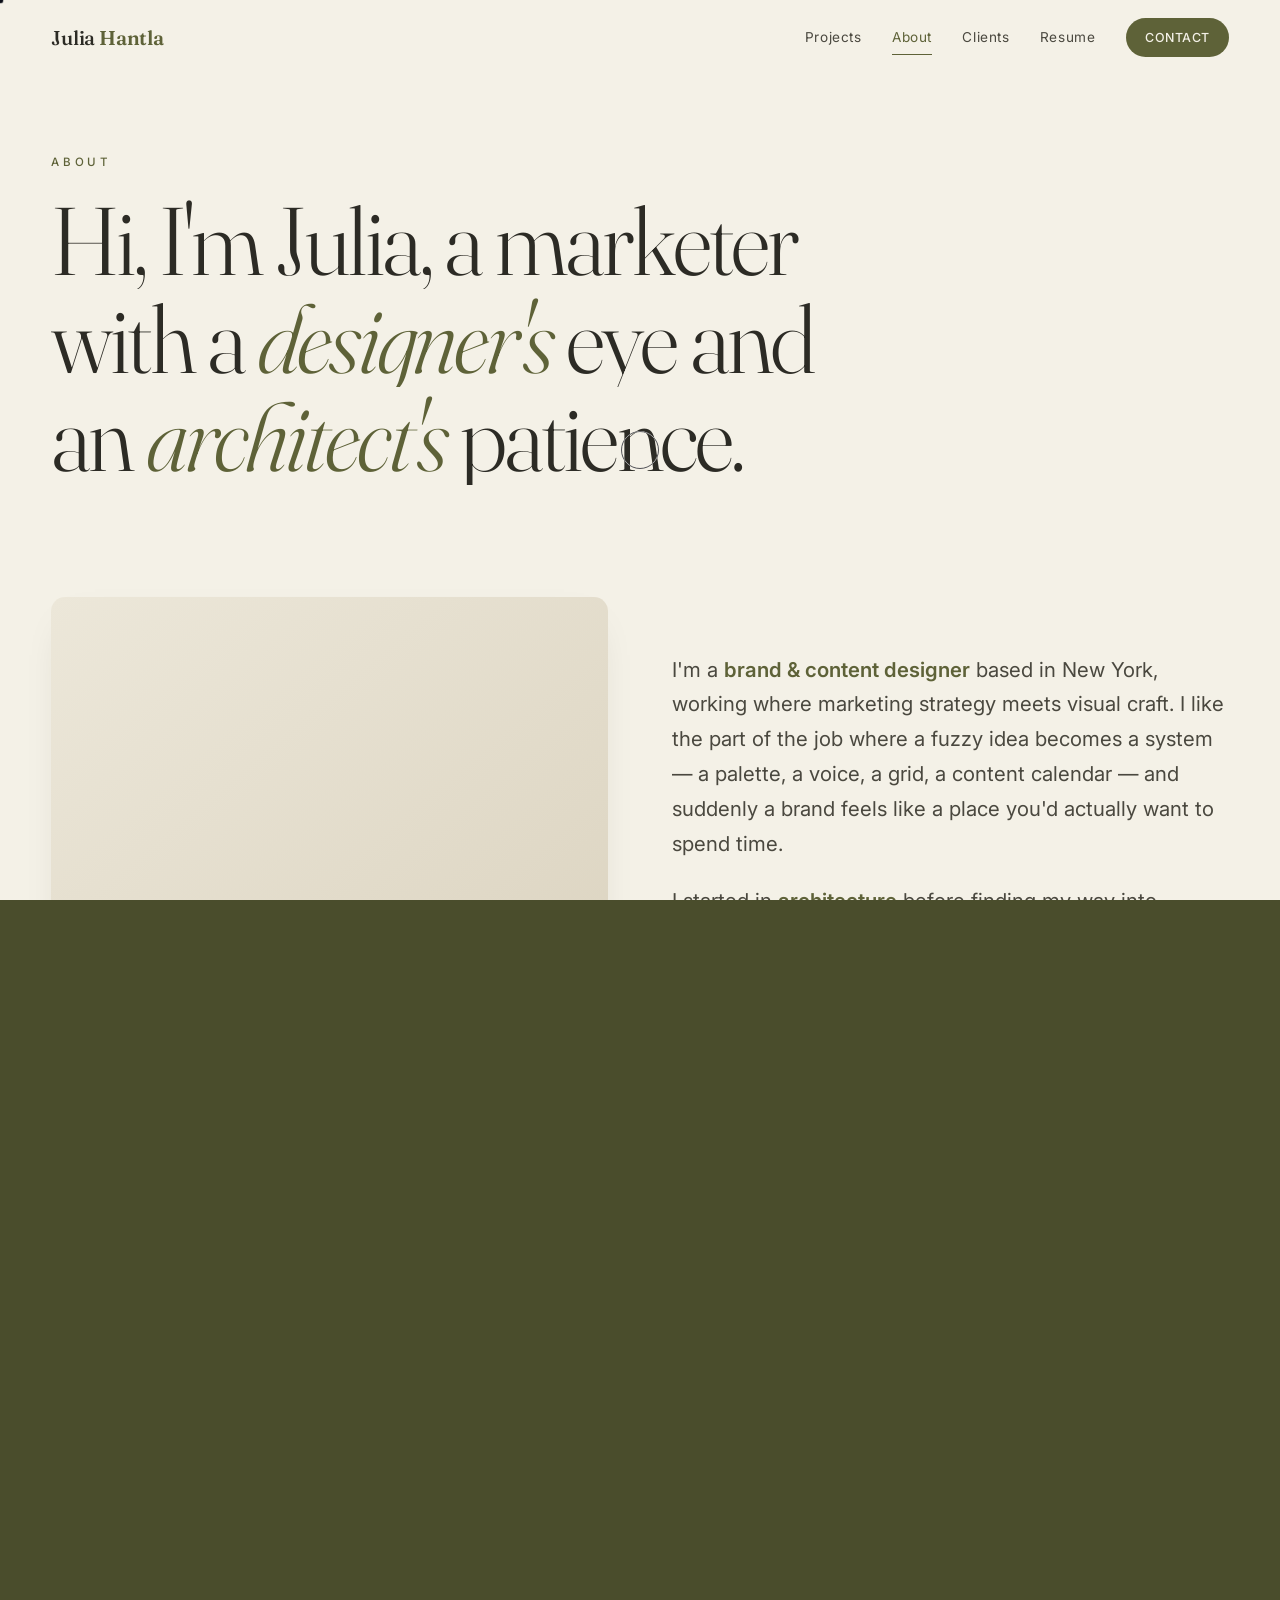
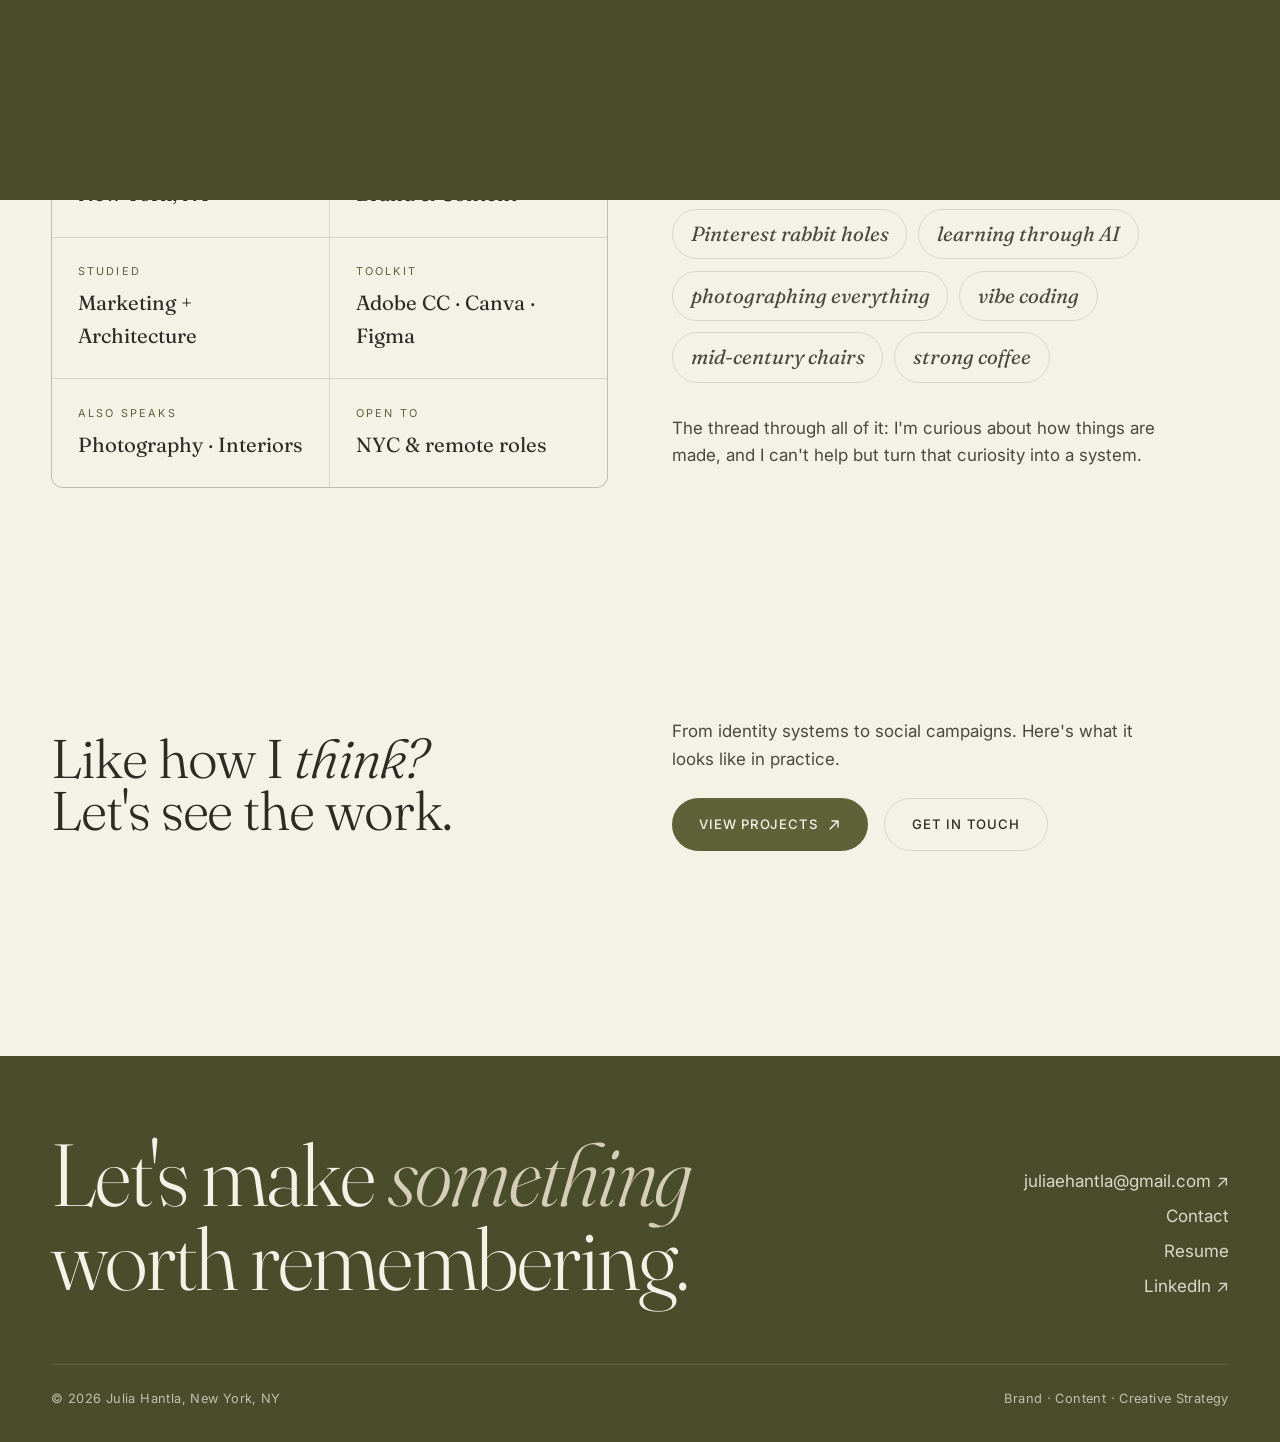
==== commit 11e12401: "Move client wall to homepage, remove CTA section, strip em dashes - Relocate Clients grid to home un" ====
--- a/about.html
+++ b/about.html
@@ -3,7 +3,7 @@
 <head>
 <meta charset="UTF-8">
 <meta name="viewport" content="width=device-width, initial-scale=1.0">
-<title>About — Julia Hantla</title>
+<title>About · Julia Hantla</title>
 <meta name="description" content="Marketing strategist and brand & content designer with roots in architecture, a love of interiors, and an eye for culture.">
 <link rel="preconnect" href="https://fonts.googleapis.com">
 <link rel="preconnect" href="https://fonts.gstatic.com" crossorigin>
@@ -18,7 +18,7 @@
     <div class="nav__links">
       <a href="index.html" class="nav__link">Projects</a>
       <a href="about.html" class="nav__link is-current">About</a>
-      <a href="clients.html" class="nav__link">Clients</a>
+      <a href="index.html#clients" class="nav__link">Clients</a>
       <a href="Julia_Hantla_Resume.pdf" class="nav__link" target="_blank" rel="noopener">Resume</a>
       <a href="contact.html" class="nav__link nav__cta btn" data-magnetic="0.3"><span>Contact</span></a>
     </div>
@@ -28,7 +28,7 @@
 <div class="menu">
   <a href="index.html" class="menu__link">Projects</a>
   <a href="about.html" class="menu__link">About</a>
-  <a href="clients.html" class="menu__link">Clients</a>
+  <a href="index.html#clients" class="menu__link">Clients</a>
   <a href="Julia_Hantla_Resume.pdf" class="menu__link" target="_blank" rel="noopener">Resume</a>
   <a href="contact.html" class="menu__link">Contact</a>
   <div class="menu__meta"><span>New York, NY</span><span>juliaehantla@gmail.com</span></div>
@@ -38,7 +38,7 @@
 <header class="about-hero wrap">
   <p class="eyebrow line-mask"><span>About</span></p>
   <h1 style="margin-top:1.2rem">
-    <span class="line-mask d1"><span>Hi, I'm Julia — a marketer</span></span>
+    <span class="line-mask d1"><span>Hi, I'm Julia, a marketer</span></span>
     <span class="line-mask d2"><span>with a <em>designer's</em> eye and</span></span>
     <span class="line-mask d3"><span>an <em>architect's</em> patience.</span></span>
   </h1>
@@ -64,8 +64,8 @@
         sweated the details on everything from decks to merch.</p>
       <p>Somewhere in there I <strong>lived in Australia</strong>, fell hard for
         <strong>interiors</strong>, and developed a slightly unreasonable relationship with
-        <strong>moodboards</strong>. I'm endlessly curious, genuinely collaborative, and at my best
-        when there's a team, a deadline, and a brand worth caring about.</p>
+        <strong>moodboards</strong>. I'm curious, collaborative, and at my best
+        when there's a team, a deadline, and a brand looking to raise the bar.</p>
     </div>
   </div>
 </section>
@@ -115,7 +115,7 @@
   <div class="split" style="align-items:center">
     <h2 class="display" style="font-size:clamp(2rem,5vw,3.4rem)">Like how I <em>think?</em><br>Let's see the work.</h2>
     <div>
-      <p class="lede">From identity systems to social campaigns — here's what it looks like in practice.</p>
+      <p class="lede">From identity systems to social campaigns. Here's what it looks like in practice.</p>
       <div style="margin-top:1.6rem;display:flex;gap:1rem;flex-wrap:wrap">
         <a href="index.html" class="btn" data-magnetic="0.3"><span>View Projects</span>
           <svg width="14" height="14" viewBox="0 0 14 14" fill="none"><path d="M3 11L11 3M11 3H5M11 3V9" stroke="currentColor" stroke-width="1.4" stroke-linecap="round" stroke-linejoin="round"/></svg>
@@ -138,7 +138,7 @@
       </div>
     </div>
     <div class="footer__bot">
-      <span>© <span data-year></span> Julia Hantla — New York, NY</span>
+      <span>© <span data-year></span> Julia Hantla, New York, NY</span>
       <span>Brand · Content · Creative Strategy</span>
     </div>
   </div>
